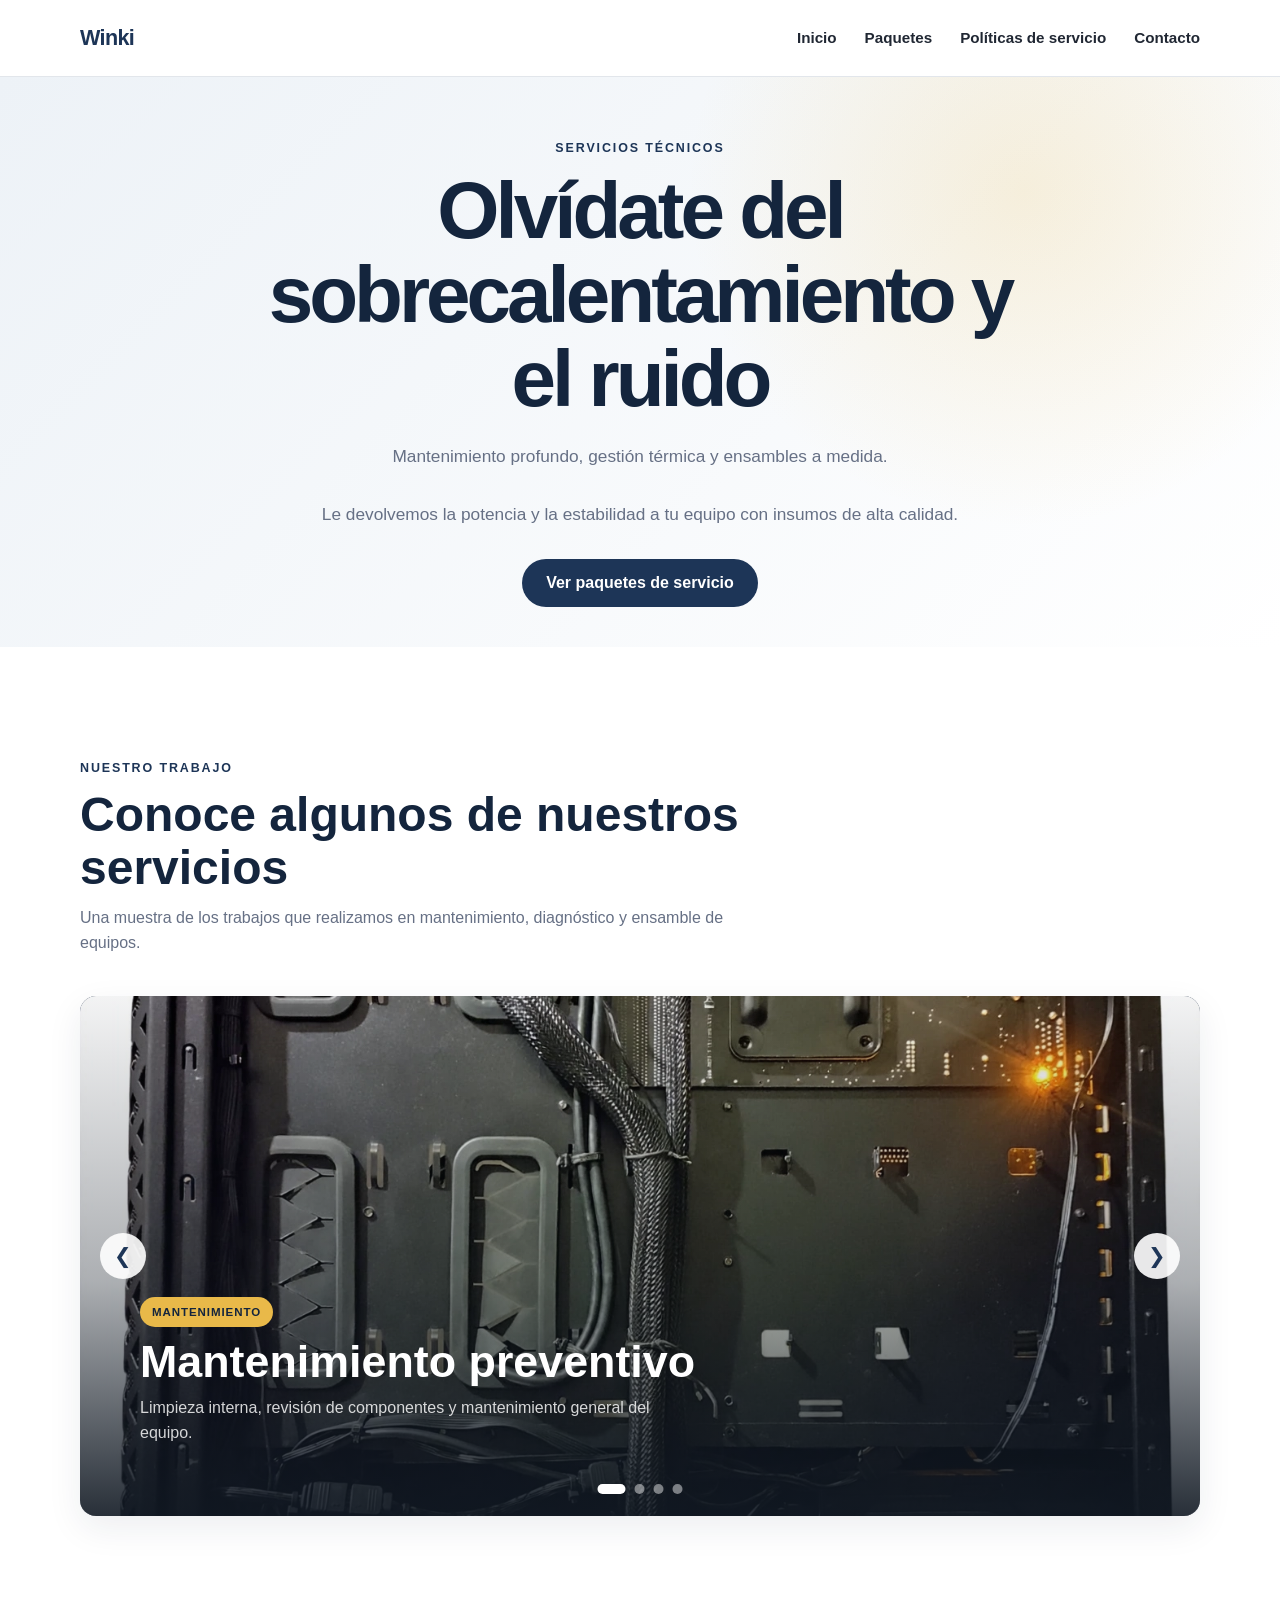
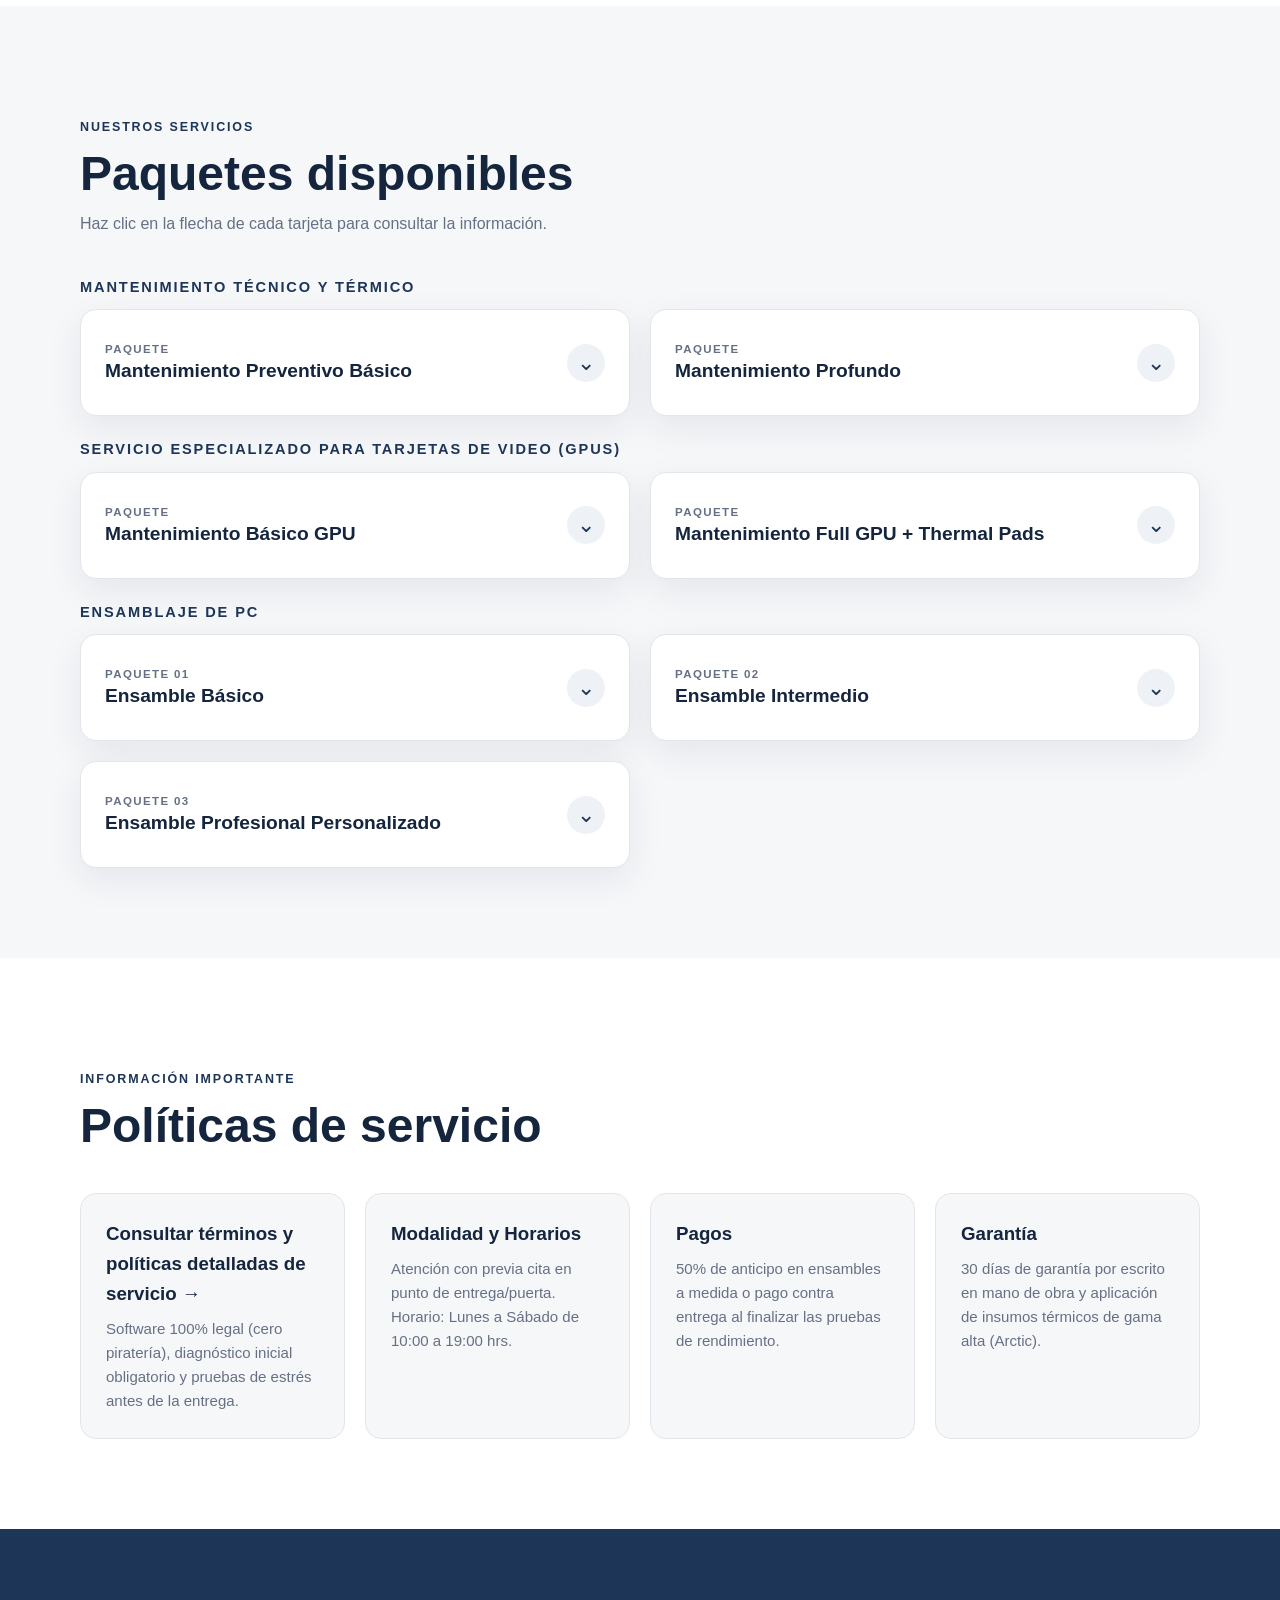
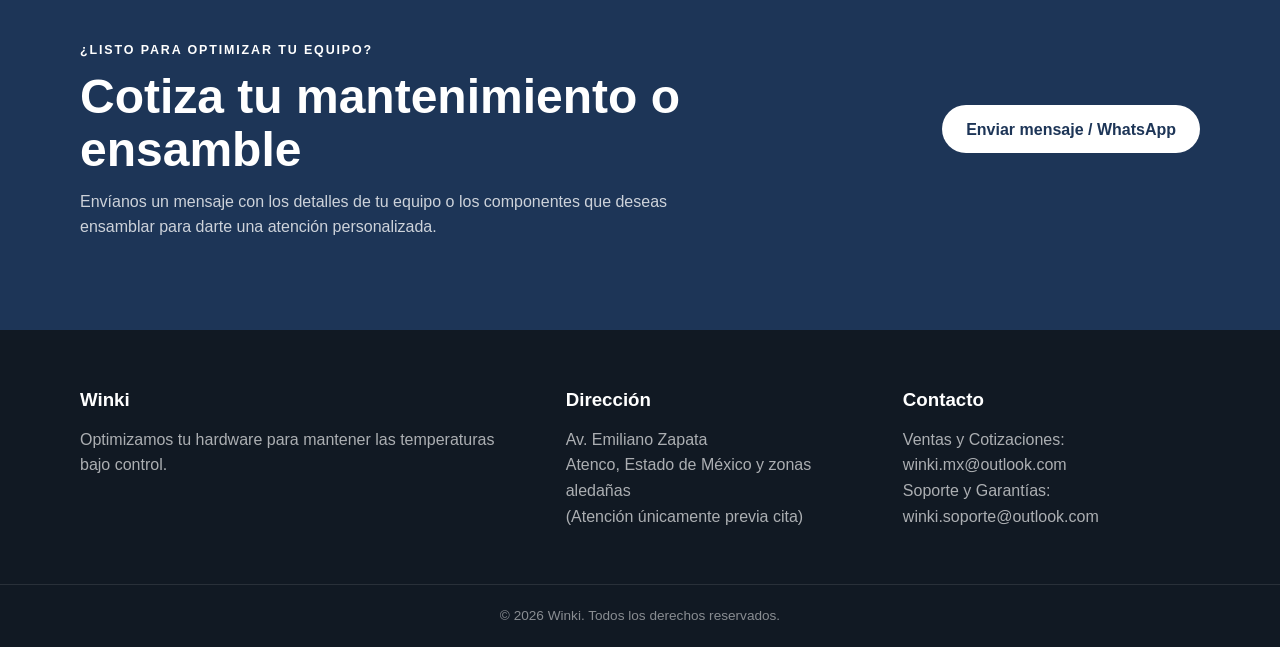
==== index.html @ f875b333 "feat: initial release winki v1.0.0" ====
<!DOCTYPE html>
<html lang="es">

<head>
    <meta charset="UTF-8">
    <meta name="viewport" content="width=device-width, initial-scale=1.0">
    <meta name="description" content="Catálogo de productos y paquetes de Mi Empresa.">
    <title>Winki</title>
    <link rel="stylesheet" href="css/styles.css">
    <link rel="stylesheet" href="css/carousel.css">
</head>

<body>

    <header class="site-header">
        <div class="container header-content">
            <a href="#inicio" class="brand">Winki</a>

            <button class="menu-toggle" type="button" aria-label="Abrir menú" aria-expanded="false">
                ☰
            </button>

            <nav class="main-nav" aria-label="Navegación principal">
                <a href="#inicio">Inicio</a>
                <a href="#paquetes">Paquetes</a>
                <a href="#politicas">Políticas de servicio</a>
                <a href="#contacto">Contacto</a>
            </nav>
        </div>
    </header>

    <main>
        <section id="inicio" class="hero">
            <div class="container hero-content">
                <p class="eyebrow">SERVICIOS TÉCNICOS</p>
                <h1>Olvídate del sobrecalentamiento y el ruido</h1>
                <p class="hero-text">
                    Mantenimiento profundo, gestión térmica y ensambles a medida.
                </p>
                <p class="hero-text">
                    Le devolvemos la potencia y la estabilidad a tu equipo con insumos de alta calidad.

                </p>
                <a class="button" href="#paquetes">Ver paquetes de servicio</a>
            </div>
        </section>

        <section id="galeria" class="carousel-section">
            <div class="container">

                <div class="section-heading">
                    <p class="eyebrow">Nuestro trabajo</p>
                    <h2>Conoce algunos de nuestros servicios</h2>
                    <p>
                        Una muestra de los trabajos que realizamos en mantenimiento,
                        diagnóstico y ensamble de equipos.
                    </p>
                </div>

                <div class="carousel" aria-label="Galería de trabajos">

                    <div class="carousel-track">

                        <article class="carousel-slide active">
                            <img src="img/igm_04.jpg" alt="Mantenimiento preventivo de computadora">

                            <div class="carousel-caption">
                                <span>Mantenimiento</span>
                                <h3>Mantenimiento preventivo</h3>
                                <p>
                                    Limpieza interna, revisión de componentes
                                    y mantenimiento general del equipo.
                                </p>
                            </div>
                        </article>

                        <article class="carousel-slide">
                            <img src="img/igm_01.jpg" alt="Ensamble personalizado de computadora">

                            <div class="carousel-caption">
                                <span>Ensamble</span>
                                <h3>Equipos a medida</h3>
                                <p>
                                    Ensambles personalizados de acuerdo con las
                                    necesidades y presupuesto de cada cliente.
                                </p>
                            </div>
                        </article>

                        <article class="carousel-slide">
                            <img src="img/igm_02.jpg" alt="Limpieza interna de computadora">

                            <div class="carousel-caption">
                                <span>Mantenimiento</span>
                                <h3>Limpieza interna</h3>
                                <p>
                                    Eliminación de polvo y suciedad para ayudar
                                    a mantener una correcta temperatura.
                                </p>
                            </div>
                        </article>

                        <article class="carousel-slide">
                            <img src="img/igm_03.jpg" alt="Diagnóstico y revisión de equipo de cómputo">

                            <div class="carousel-caption">
                                <span>Diagnóstico</span>
                                <h3>Revisión de equipos</h3>
                                <p>
                                    Identificación de problemas de hardware
                                    y recomendaciones de solución.
                                </p>
                            </div>
                        </article>

                    </div>

                    <!-- Flechas -->
                    <button class="carousel-button carousel-button-prev" type="button" aria-label="Imagen anterior">
                        &#10094;
                    </button>

                    <button class="carousel-button carousel-button-next" type="button" aria-label="Imagen siguiente">
                        &#10095;
                    </button>

                    <!-- Indicadores -->
                    <div class="carousel-indicators" aria-label="Seleccionar imagen">
                        <button class="carousel-dot active" type="button" aria-label="Mostrar imagen 1"></button>

                        <button class="carousel-dot" type="button" aria-label="Mostrar imagen 2"></button>

                        <button class="carousel-dot" type="button" aria-label="Mostrar imagen 3"></button>

                        <button class="carousel-dot" type="button" aria-label="Mostrar imagen 4"></button>
                    </div>

                </div>
            </div>
        </section>

        <section id="paquetes" class="catalog section">
            <div class="container">
                <div class="section-heading">
                    <p class="eyebrow">Nuestros servicios</p>
                    <h2>Paquetes disponibles</h2>
                    <p>Haz clic en la flecha de cada tarjeta para consultar la información.</p>
                </div>

                <div class="eyebrow">
                    <h3>Mantenimiento Técnico y Térmico</h3>
                </div>

                <div class="product-grid">
                    <article class="product-card">
                        <button class="product-toggle" type="button" aria-expanded="false">
                            <span>
                                <small>Paquete</small>
                                <strong>Mantenimiento Preventivo Básico</strong>
                            </span>
                            <span class="arrow" aria-hidden="true">⌄</span>
                        </button>
                        <div class="product-info">
                            <div class="product-info-inner">
                                <p>Limpieza general y refresco térmico para PC de escritorio o laptops de uso general.
                                </p>
                                <ul>
                                    <li>Soplado general y limpieza de filtros de polvo</li>
                                    <li>Limpieza superficial de ventiladores y chasis</li>
                                    <li>Cambio de pasta térmica de alta calidad en CPU (procesador)</li>
                                    <li>Pruebas de temperatura iniciales y finales</li>
                                </ul>
                                <p class="price">$350 - $450<span>MXN</span></p>
                            </div>
                        </div>
                    </article>

                    <article class="product-card">
                        <button class="product-toggle" type="button" aria-expanded="false">
                            <span>
                                <small>Paquete</small>
                                <strong>Mantenimiento Profundo</strong>
                            </span>
                            <span class="arrow" aria-hidden="true">⌄</span>
                        </button>
                        <div class="product-info">
                            <div class="product-info-inner">
                                <p>Limpieza a detalle y gestión térmica para PC Gamer, Workstations o Laptops de alto
                                    rendimiento.</p>
                                <ul>
                                    <li>Desarme detallado del gabinete o chasis de la laptop</li>
                                    <li>Limpieza profunda de disipadores, ventiladores y tarjeta madre / RAM</li>
                                    <li>Cambio de pasta térmica de alto rendimiento en CPU (y GPU en laptops gamer)</li>
                                    <li>Recomodado y peinado de cables (cable management) para flujo de aire</li>
                                    <li>Pruebas de estrés (stress test) de estabilidad y temperaturas</li>
                                </ul>
                                <p class="price">$700 - $850<span>MXN</span></p>
                            </div>
                        </div>
                    </article>
                </div>

                <div class="eyebrow">
                    <h3>Servicio Especializado para Tarjetas de Video (GPUs)</h3>
                </div>

                <div class="product-grid">
                    <article class="product-card">
                        <button class="product-toggle" type="button" aria-expanded="false">
                            <span>
                                <small>Paquete</small>
                                <strong>Mantenimiento Básico GPU</strong>
                            </span>
                            <span class="arrow" aria-hidden="true">⌄</span>
                        </button>
                        <div class="product-info">
                            <div class="product-info-inner">
                                <p>Limpieza y reemplazo térmico en el chip principal.</p>
                                <ul>
                                    <li>Desarme y limpieza profunda del disipador y aspas de ventiladores</li>
                                    <li>Remoción de residuos y cambio de pasta térmica de alto rendimiento en el die
                                        principal</li>
                                    <li>Inspección de thermal pads de fábrica (se conservan si están en buen estado)
                                    </li>
                                    <li>Prueba de temperatura en carga de trabajo</li>
                                </ul>
                                <p class="price">$250 - $350<span>MXN</span></p>
                            </div>
                        </div>
                    </article>
                    <article class="product-card">
                        <button class="product-toggle" type="button" aria-expanded="false">
                            <span>
                                <small>Paquete</small>
                                <strong>Mantenimiento Full GPU + Thermal Pads</strong>
                            </span>
                            <span class="arrow" aria-hidden="true">⌄</span>
                        </button>
                        <div class="product-info">
                            <div class="product-info-inner">
                                <p>Renovación térmica integral para tarjetas de video de gama media y alta</p>
                                <ul>
                                    <li>Desarme completo y limpieza profunda del disipador de calor y ventiladores</li>
                                    <li>Cambio de pasta térmica de alto rendimiento en el procesador gráfico</li>
                                    <li>Reemplazo completo de Thermal Pads nuevos (medidos a escala exacta en grosor
                                        para VRAM y MOSFETs)</li>
                                    <li>Pruebas de estrés (stress test) y monitoreo de hotspot/VRAM pre y post servicio
                                    </li>
                                </ul>
                                <p class="price">$500 - $650<span>MXN</span></p>
                            </div>
                        </div>
                </div>

                <div class="eyebrow">
                    <h3>Ensamblaje de PC</h3>
                </div>

                <div class="product-grid">
                    <article class="product-card">
                        <button class="product-toggle" type="button" aria-expanded="false">
                            <span>
                                <small>Paquete 01</small>
                                <strong>Ensamble Básico</strong>
                            </span>
                            <span class="arrow" aria-hidden="true">⌄</span>
                        </button>
                        <div class="product-info">
                            <div class="product-info-inner">
                                <p>El cliente entrega las piezas y se lleva el equipo listo para instalar SO.</p>
                                <ul>
                                    <li>Armado físico completo de componentes</li>
                                    <li>Peinado de cables (cable management) estándar</li>
                                    <li>Prueba de encendido / POST</li>
                                </ul>
                                <p class="price">$350 <span>MXN</span></p>
                            </div>
                        </div>
                    </article>

                    <article class="product-card">
                        <button class="product-toggle" type="button" aria-expanded="false">
                            <span>
                                <small>Paquete 02</small>
                                <strong>Ensamble Intermedio</strong>
                            </span>
                            <span class="arrow" aria-hidden="true">⌄</span>
                        </button>
                        <div class="product-info">
                            <div class="product-info-inner">
                                <p>Ensamble físico completo + Instalación de Sistema Operativo.</p>
                                <ul>
                                    <li>Armado físico completo de componentes</li>
                                    <li>Montaje de enfriamiento líquido (AIO) o controladoras ARGB</li>
                                    <li>Instalación limpia de Windows (versión de prueba) / Linux</li>
                                    <li>Instalación y actualización de drivers oficiales</li>
                                    <li>Actualización y configuración de BIOS</li>
                                    <li>Prueba de encendido y estabilidad</li>
                                </ul>
                                <p class="price">$550 <span>MXN</span></p>
                            </div>
                        </div>
                    </article>

                    <article class="product-card">
                        <button class="product-toggle" type="button" aria-expanded="false">
                            <span>
                                <small>Paquete 03</small>
                                <strong>Ensamble Profesional Personalizado</strong>
                            </span>
                            <span class="arrow" aria-hidden="true">⌄</span>
                        </button>
                        <div class="product-info">
                            <div class="product-info-inner">
                                <p>Asesoría completa + Ensamble + Sistema Operativo + Pruebas.</p>
                                <ul>
                                    <li>Asesoría previa en selección de piezas (compatibilidad y presupuesto)</li>
                                    <li>Armado físico completo de componentes</li>
                                    <li>Gestión de cables (cable management) avanzada</li>
                                    <li>Instalación limpia de Windows (versión de prueba) / Linux</li>
                                    <li>Instalación y actualización de drivers oficiales</li>
                                    <li>Actualización y configuración de BIOS</li>
                                    <li>Pruebas de estrés (stress test) de rendimiento y temperaturas</li>
                                </ul>
                                <p class="price">$800<span>MXN</span></p>
                            </div>
                        </div>
                    </article>
                </div>

            </div>
        </section>

        <section id="politicas" class="policies section">
            <div class="container">
                <div class="section-heading">
                    <p class="eyebrow">Información importante</p>
                    <h2>Políticas de servicio</h2>
                </div>

                <div class="policy-grid">
                    <div class="policy-item">
                            <a href="politicas.html" class="policy-link"><h3>Consultar términos y políticas detalladas de servicio →</h3></a>
                            <p>Software 100% legal (cero piratería), diagnóstico inicial obligatorio y pruebas de estrés
                                antes de la entrega.</p>
                    </div>
                    <div class="policy-item">
                        <h3>Modalidad y Horarios</h3>
                        <p>Atención con previa cita en punto de entrega/puerta. Horario: Lunes a Sábado de 10:00 a 19:00
                            hrs.</p>
                    </div>
                    <div class="policy-item">
                        <h3>Pagos</h3>
                        <p>50% de anticipo en ensambles a medida o pago contra entrega al finalizar las pruebas de
                            rendimiento.</p>
                    </div>
                    <div class="policy-item">
                        <h3>Garantía</h3>
                        <p>30 días de garantía por escrito en mano de obra y aplicación de insumos térmicos de gama alta
                            (Arctic).</p>
                    </div>

                </div>
            </div>
        </section>

        <section id="contacto" class="contact section">
            <div class="container contact-content">
                <div>
                    <p class="eyebrow">¿LISTO PARA OPTIMIZAR TU EQUIPO?</p>
                    <h2>Cotiza tu mantenimiento o ensamble</h2>
                    <p>
                        Envíanos un mensaje con los detalles de tu equipo o los componentes que deseas ensamblar para
                        darte una atención personalizada.
                    </p>
                </div>
                <a class="button button-light"
                    href="https://wa.me/525657141204?text=Hola%20Winki,%20me%20gustar%C3%ADa%20cotizar%20un%20servicio%20para%20mi%20equipo.">
                    Enviar mensaje / WhatsApp
                </a>
            </div>
        </section>
    </main>

    <footer class="site-footer">
        <div class="container footer-grid">
            <div>
                <h3>Winki</h3>
                <p>Optimizamos tu hardware para mantener las temperaturas bajo control.</p>
            </div>

            <div>
                <h3>Dirección</h3>
                <p>Av. Emiliano Zapata<br>Atenco, Estado de México y zonas aledañas</p>
                <p>(Atención únicamente previa cita)</p>
            </div>

            <div>
                <h3>Contacto</h3>
                <p>
                    <span>Ventas y Cotizaciones:</span>
                    <a href="mailto:winki.mx@outlook.com">winki.mx@outlook.com</a><br>

                    <span>Soporte y Garantías:</span>
                    <a href="mailto:winki.soporte@outlook.com">winki.soporte@outlook.com</a><br>

                </p>
            </div>
        </div>

        <div class="footer-bottom">
            <div class="container">
                <p>© 2026 Winki. Todos los derechos reservados.</p>
            </div>
        </div>
    </footer>

    <script src="js/script.js"></script>
    <script src="js/carousel.js"></script>

</body>

</html>
---- css/styles.css ----
/* ==============================
   ESTILOS GENERALES
   ============================== */

:root {
    --primary: #1d3557;
    --primary-dark: #14253d;
    --accent: #e9b949;
    --background: #f6f7f9;
    --surface: #ffffff;
    --text: #202733;
    --muted: #667085;
    --border: #e2e6eb;
    --shadow: 0 12px 35px rgba(20, 37, 61, 0.08);
    --radius: 16px;
    --container: 1120px;
}

* {
    box-sizing: border-box;
    margin: 0;
    padding: 0;
}

html {
    scroll-behavior: smooth;
}

body {
    font-family: Arial, Helvetica, sans-serif;
    color: var(--text);
    background: var(--background);
    line-height: 1.6;
}

a {
    color: inherit;
    text-decoration: none;
}

.container {
    width: min(92%, var(--container));
    margin-inline: auto;
}

.section {
    padding: 90px 0;
}

/* ==============================
   CABECERA Y NAVEGACIÓN
   ============================== */

.site-header {
    position: sticky;
    top: 0;
    z-index: 1000;
    background: rgba(255, 255, 255, 0.96);
    border-bottom: 1px solid var(--border);
    backdrop-filter: blur(10px);
}

.header-content {
    min-height: 76px;
    display: flex;
    align-items: center;
    justify-content: space-between;
    gap: 30px;
}

.brand {
    color: var(--primary);
    font-size: 1.35rem;
    font-weight: 800;
    letter-spacing: -0.03em;
}

.main-nav {
    display: flex;
    align-items: center;
    gap: 28px;
}

.main-nav a {
    color: var(--text);
    font-size: 0.95rem;
    font-weight: 600;
    transition: color 0.2s ease;
}

.main-nav a:hover {
    color: var(--primary);
}

.menu-toggle {
    display: none;
    border: 0;
    background: transparent;
    color: var(--primary);
    font-size: 1.5rem;
    cursor: pointer;
}

/* ==============================
   HERO
   ============================== */

.hero {
    min-height: 570px;
    display: grid;
    place-items: center;
    background:
        radial-gradient(circle at 80% 20%, rgba(233, 185, 73, 0.18), transparent 30%),
        linear-gradient(135deg, #edf2f7, #ffffff);
}

.hero-content {
    max-width: 820px;
    text-align: center;
}

.eyebrow {
    margin-bottom: 10px;
    color: var(--primary);
    font-size: 0.78rem;
    font-weight: 800;
    letter-spacing: 0.15em;
    text-transform: uppercase;
    margin-top: 22px;
}

.hero h1 {
    max-width: 780px;
    margin: 0 auto 22px;
    color: var(--primary-dark);
    font-size: clamp(2.5rem, 7vw, 5rem);
    line-height: 1.05;
    letter-spacing: -0.05em;
}

.hero-text {
    max-width: 650px;
    margin: 0 auto 30px;
    color: var(--muted);
    font-size: 1.08rem;
}

.button {
    display: inline-flex;
    align-items: center;
    justify-content: center;
    min-height: 48px;
    padding: 0 24px;
    border-radius: 999px;
    background: var(--primary);
    color: #fff;
    font-weight: 700;
    transition: transform 0.2s ease, background 0.2s ease;
}

.button:hover {
    background: var(--primary-dark);
    transform: translateY(-2px);
}

/* ==============================
   CATÁLOGO
   ============================== */

.section-heading {
    max-width: 700px;
    margin-bottom: 40px;
}

.section-heading h2 {
    margin-bottom: 10px;
    color: var(--primary-dark);
    font-size: clamp(2rem, 5vw, 3rem);
    line-height: 1.1;
}

.section-heading > p:last-child {
    color: var(--muted);
}

.product-grid {
    display: grid;
    grid-template-columns: repeat(2, minmax(0, 1fr));
    gap: 20px;
}

.product-card {
    overflow: hidden;
    background: var(--surface);
    border: 1px solid var(--border);
    border-radius: var(--radius);
    box-shadow: var(--shadow);
}

.product-toggle {
    width: 100%;
    min-height: 105px;
    padding: 22px 24px;
    display: flex;
    align-items: center;
    justify-content: space-between;
    gap: 20px;
    border: 0;
    background: transparent;
    color: var(--text);
    text-align: left;
    cursor: pointer;
}

.product-toggle:hover {
    background: #fafbfc;
}

.product-toggle small {
    display: block;
    margin-bottom: 5px;
    color: var(--muted);
    font-size: 0.72rem;
    font-weight: 800;
    letter-spacing: 0.12em;
    text-transform: uppercase;
}

.product-toggle strong {
    display: block;
    color: var(--primary-dark);
    font-size: 1.2rem;
}

.arrow {
    flex: 0 0 auto;
    width: 38px;
    height: 38px;
    display: grid;
    place-items: center;
    border-radius: 50%;
    background: #eef2f6;
    color: var(--primary);
    font-size: 1.35rem;
    transition: transform 0.3s ease, background 0.2s ease;
}

.product-card.active .arrow {
    transform: rotate(180deg);
    background: var(--primary);
    color: #fff;
}

.product-info {
    display: grid;
    grid-template-rows: 0fr;
    transition: grid-template-rows 0.35s ease;
}

.product-card.active .product-info {
    grid-template-rows: 1fr;
}

.product-info-inner {
    min-height: 0;
    overflow: hidden;
    padding: 0 24px;
    color: var(--muted);
}

.product-card.active .product-info-inner {
    padding-bottom: 24px;
}

.product-info p {
    margin-bottom: 14px;
}

.product-info ul {
    margin: 0 0 18px 20px;
}

.product-info li {
    margin-bottom: 5px;
}

.price {
    color: var(--primary-dark);
    font-size: 1.4rem;
    font-weight: 800;
}

.price span {
    font-size: 0.75rem;
    color: var(--muted);
}

/* ==============================
   POLÍTICAS
   ============================== */

.policies {
    background: #fff;
}

.policy-grid {
    display: grid;
    grid-template-columns: repeat(4, 1fr);
    gap: 20px;
}

.policy-grid-2{
    display: grid;
    grid-template-columns: repeat(2, 1fr);
    gap: 20px;
}

.policy-item {
    padding: 25px;
    border: 1px solid var(--border);
    border-radius: var(--radius);
    background: var(--background);
}
.policy-link :hover{
    color: #c30000;
    transition: 0.2s;
    
}

.policy-item h3 {
    margin-bottom: 8px;
    color: var(--primary-dark);
}

.policy-item p {
    color: var(--muted);
    font-size: 0.94rem;
}

/* ==============================
   CONTACTO
   ============================== */

.contact {
    background: var(--primary);
    color: #fff;
}

.contact-content {
    display: flex;
    align-items: center;
    justify-content: space-between;
    gap: 40px;
}

.contact .eyebrow,
.contact h2 {
    color: #fff;
}

.contact h2 {
    margin-bottom: 12px;
    font-size: clamp(2rem, 5vw, 3rem);
    line-height: 1.1;
}

.contact-content > div > p:last-child {
    max-width: 650px;
    color: rgba(255, 255, 255, 0.78);
}

.button-light {
    flex-shrink: 0;
    background: #fff;
    color: var(--primary);
}

.button-light:hover {
    background: #f2f4f7;
}

/* ==============================
   FOOTER
   ============================== */

.site-footer {
    background: #111923;
    color: #fff;
}

.footer-grid {
    padding: 55px 0;
    display: grid;
    grid-template-columns: 1.5fr 1fr 1fr;
    gap: 40px;
}

.footer-grid h3 {
    margin-bottom: 12px;
}

.footer-grid p {
    color: rgba(255, 255, 255, 0.65);
}

.footer-grid a:hover {
    color: #fff;
}

.footer-bottom {
    border-top: 1px solid rgba(255, 255, 255, 0.1);
}

.footer-bottom p {
    padding: 20px 0;
    color: rgba(255, 255, 255, 0.5);
    font-size: 0.85rem;
    text-align: center;
}

/* ==============================
   RESPONSIVE
   ============================== */

@media (max-width: 800px) {
    .menu-toggle {
        display: block;
    }

    .main-nav {
        position: absolute;
        top: 76px;
        left: 0;
        width: 100%;
        display: none;
        padding: 20px 4%;
        flex-direction: column;
        align-items: flex-start;
        gap: 16px;
        background: #fff;
        border-bottom: 1px solid var(--border);
        box-shadow: var(--shadow);
    }

    .main-nav.open {
        display: flex;
    }

    .product-grid,
    .policy-grid {
        grid-template-columns: 1fr;
    }

    .contact-content {
        align-items: flex-start;
        flex-direction: column;
    }

    .footer-grid {
        grid-template-columns: 1fr;
        gap: 28px;
    }
}

@media (max-width: 520px) {
    .section {
        padding: 65px 0;
    }

    .hero {
        min-height: 500px;
    }

    .product-toggle {
        padding: 18px;
    }

    .product-info-inner {
        padding-inline: 18px;
    }

    .product-card.active .product-info-inner {
        padding-bottom: 18px;
    }
}
---- css/carousel.css ----
/* ==============================
   CARRUSEL
   ============================== */

.carousel-section {
    padding: 90px 0;
    background: #ffffff;
}

.carousel {
    position: relative;
    overflow: hidden;
    min-height: 520px;
    border-radius: var(--radius);
    background: var(--primary-dark);
    box-shadow: var(--shadow);
}

.carousel-track {
    position: relative;
    width: 100%;
    height: 520px;
}

.carousel-slide {
    position: absolute;
    inset: 0;

    opacity: 0;
    visibility: hidden;

    transition:
        opacity 0.5s ease,
        visibility 0.5s ease;
}

.carousel-slide.active {
    opacity: 1;
    visibility: visible;
}

.carousel-slide img {
    width: 100%;
    height: 100%;
    display: block;

    object-fit: cover;
}

/* Capa oscura sobre la imagen */

.carousel-slide::after {
    content: "";

    position: absolute;
    inset: 0;

    background:
        linear-gradient(
            to top,
            rgba(17, 25, 35, 0.9) 0%,
            rgba(17, 25, 35, 0.35) 45%,
            rgba(17, 25, 35, 0.05) 100%
        );
}

/* Información de la imagen */

.carousel-caption {
    position: absolute;
    z-index: 2;

    left: 60px;
    right: 60px;
    bottom: 70px;

    max-width: 600px;

    color: #ffffff;
}

.carousel-caption span {
    display: inline-block;

    margin-bottom: 10px;
    padding: 6px 12px;

    border-radius: 999px;

    background: var(--accent);
    color: var(--primary-dark);

    font-size: 0.72rem;
    font-weight: 800;

    letter-spacing: 0.08em;
    text-transform: uppercase;
}

.carousel-caption h3 {
    margin-bottom: 8px;

    font-size: clamp(1.8rem, 4vw, 2.8rem);
    line-height: 1.1;
}

.carousel-caption p {
    max-width: 540px;

    color: rgba(255, 255, 255, 0.82);
    font-size: 1rem;
}

/* ==============================
   BOTONES DEL CARRUSEL
   ============================== */

.carousel-button {
    position: absolute;
    z-index: 5;

    top: 50%;
    transform: translateY(-50%);

    width: 46px;
    height: 46px;

    display: grid;
    place-items: center;

    border: 0;
    border-radius: 50%;

    background: rgba(255, 255, 255, 0.9);
    color: var(--primary);

    font-size: 1.3rem;

    cursor: pointer;

    transition:
        background 0.2s ease,
        transform 0.2s ease;
}

.carousel-button:hover {
    background: #ffffff;
}

.carousel-button-prev {
    left: 20px;
}

.carousel-button-next {
    right: 20px;
}

.carousel-button:active {
    transform: translateY(-50%) scale(0.94);
}

/* ==============================
   INDICADORES
   ============================== */

.carousel-indicators {
    position: absolute;
    z-index: 5;

    left: 50%;
    bottom: 22px;

    transform: translateX(-50%);

    display: flex;
    gap: 9px;
}

.carousel-dot {
    width: 10px;
    height: 10px;

    padding: 0;

    border: 0;
    border-radius: 50%;

    background: rgba(255, 255, 255, 0.45);

    cursor: pointer;

    transition:
        width 0.25s ease,
        background 0.25s ease;
}

.carousel-dot.active {
    width: 28px;
    border-radius: 999px;
    background: #ffffff;
}

/* ==============================
   RESPONSIVE DEL CARRUSEL
   ============================== */

@media (max-width: 800px) {

    .carousel-section {
        padding: 65px 0;
    }

    .carousel,
    .carousel-track {
        min-height: 480px;
        height: 480px;
    }

    .carousel-caption {
        left: 30px;
        right: 30px;
        bottom: 65px;
    }

    .carousel-caption h3 {
        font-size: 1.8rem;
    }

    .carousel-button {
        width: 40px;
        height: 40px;
    }

    .carousel-button-prev {
        left: 12px;
    }

    .carousel-button-next {
        right: 12px;
    }
}

@media (max-width: 520px) {

    .carousel,
    .carousel-track {
        min-height: 430px;
        height: 430px;
    }

    .carousel-caption {
        left: 20px;
        right: 20px;
        bottom: 60px;
    }

    .carousel-caption span {
        font-size: 0.65rem;
    }

    .carousel-caption h3 {
        font-size: 1.5rem;
    }

    .carousel-caption p {
        font-size: 0.88rem;
    }

    .carousel-button {
        width: 36px;
        height: 36px;

        font-size: 1rem;
    }

    .carousel-button-prev {
        left: 10px;
    }

    .carousel-button-next {
        right: 10px;
    }
}
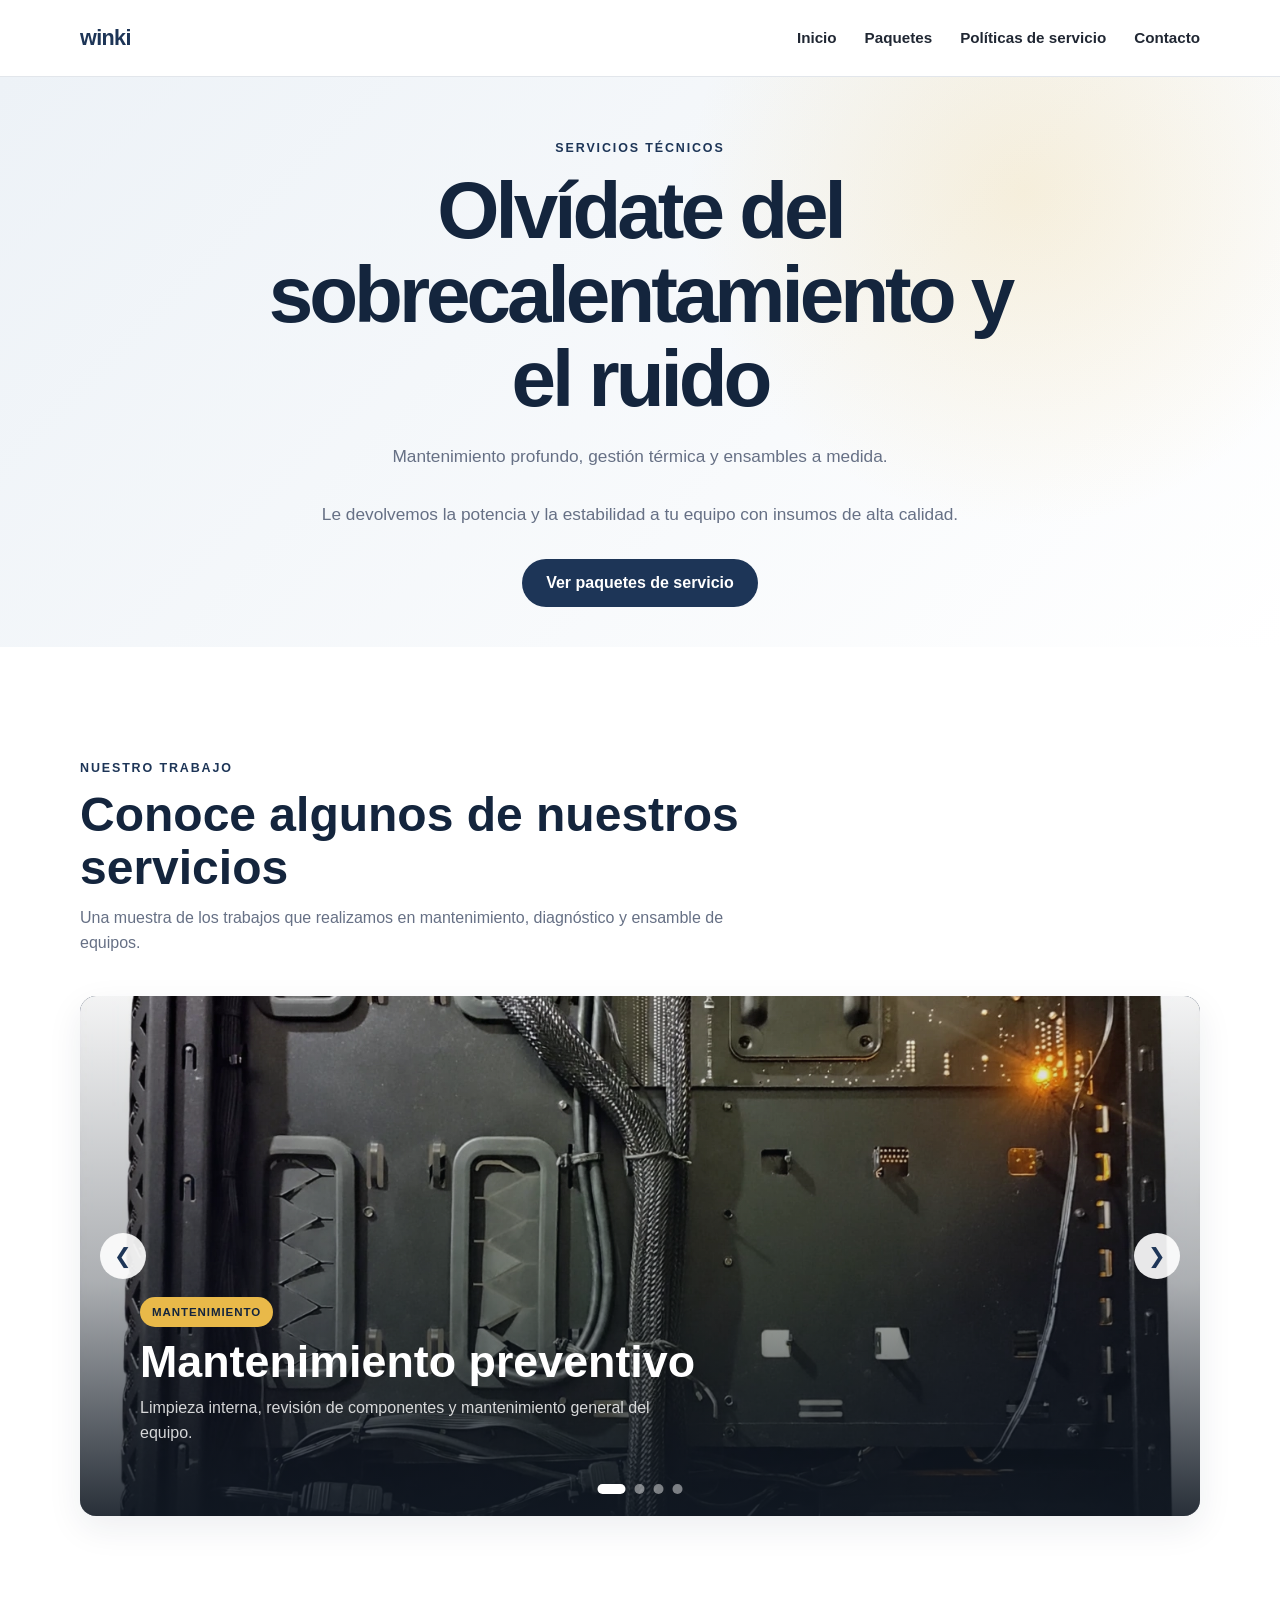
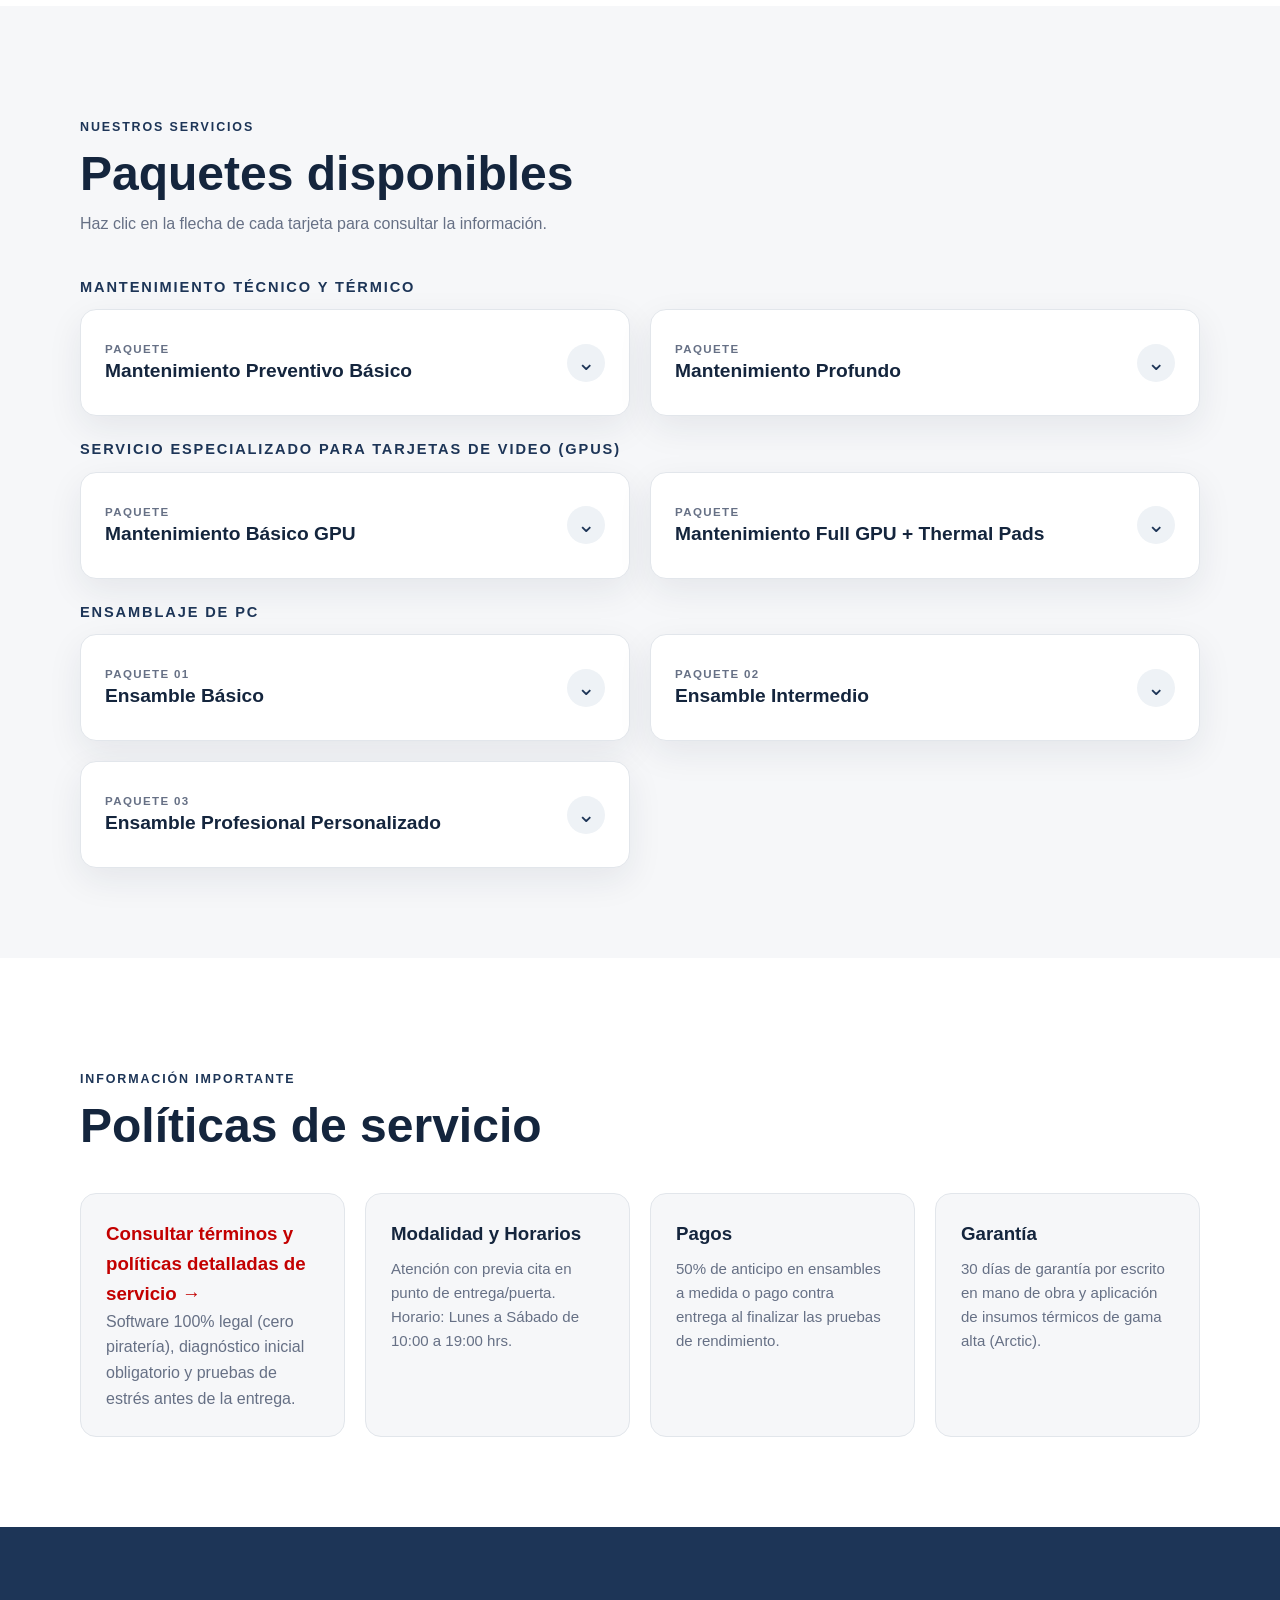
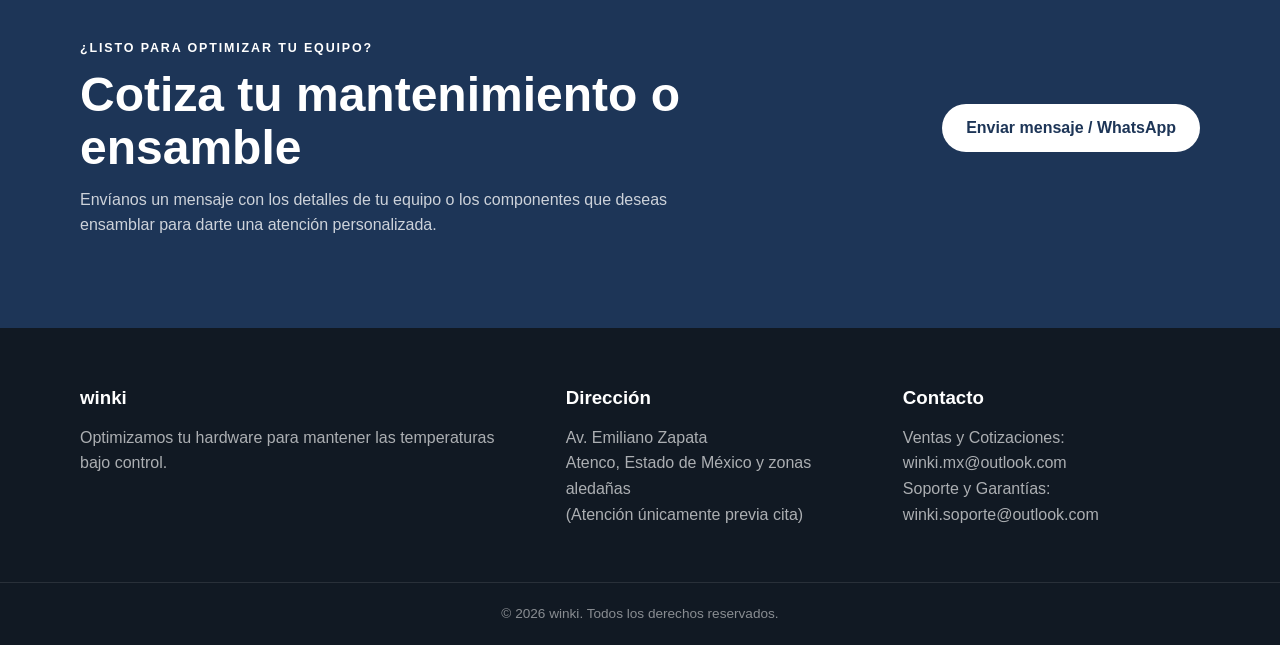
==== commit b64eb90b: "feat(ui): actualizacion de branding, paquetes y politicas de servicio" ====
--- a/index.html
+++ b/index.html
@@ -5,7 +5,7 @@
     <meta charset="UTF-8">
     <meta name="viewport" content="width=device-width, initial-scale=1.0">
     <meta name="description" content="Catálogo de productos y paquetes de Mi Empresa.">
-    <title>Winki</title>
+    <title>winki</title>
     <link rel="stylesheet" href="css/styles.css">
     <link rel="stylesheet" href="css/carousel.css">
 </head>
@@ -14,7 +14,7 @@
 
     <header class="site-header">
         <div class="container header-content">
-            <a href="#inicio" class="brand">Winki</a>
+            <a href="#inicio" class="brand">winki</a>
 
             <button class="menu-toggle" type="button" aria-label="Abrir menú" aria-expanded="false">
                 ☰
@@ -170,7 +170,7 @@
                                     <li>Cambio de pasta térmica de alta calidad en CPU (procesador)</li>
                                     <li>Pruebas de temperatura iniciales y finales</li>
                                 </ul>
-                                <p class="price">$350 - $450<span>MXN</span></p>
+                                <p class="price">$380<span>MXN</span></p>
                             </div>
                         </div>
                     </article>
@@ -194,7 +194,9 @@
                                     <li>Recomodado y peinado de cables (cable management) para flujo de aire</li>
                                     <li>Pruebas de estrés (stress test) de estabilidad y temperaturas</li>
                                 </ul>
-                                <p class="price">$700 - $850<span>MXN</span></p>
+                                <p class="price"><span>DESDE </span>$850<span>MXN</span></p>
+                                <p>Revisión de thermal pads / masilla térmica. Reemplazo cotizado aparte según estado y
+                                    modelo.</p>
                             </div>
                         </div>
                     </article>
@@ -224,7 +226,7 @@
                                     </li>
                                     <li>Prueba de temperatura en carga de trabajo</li>
                                 </ul>
-                                <p class="price">$250 - $350<span>MXN</span></p>
+                                <p class="price">$350<span>MXN</span></p>
                             </div>
                         </div>
                     </article>
@@ -247,7 +249,8 @@
                                     <li>Pruebas de estrés (stress test) y monitoreo de hotspot/VRAM pre y post servicio
                                     </li>
                                 </ul>
-                                <p class="price">$500 - $650<span>MXN</span></p>
+                                <p class="price"><span>DESDE </span>$650<span>MXN</span></p>
+                                <p>Reemplazo de thermal pads cotizado aparte según el modelo.</p>
                             </div>
                         </div>
                 </div>
@@ -273,7 +276,7 @@
                                     <li>Peinado de cables (cable management) estándar</li>
                                     <li>Prueba de encendido / POST</li>
                                 </ul>
-                                <p class="price">$350 <span>MXN</span></p>
+                                <p class="price">$350<span>MXN</span></p>
                             </div>
                         </div>
                     </article>
@@ -297,7 +300,7 @@
                                     <li>Actualización y configuración de BIOS</li>
                                     <li>Prueba de encendido y estabilidad</li>
                                 </ul>
-                                <p class="price">$550 <span>MXN</span></p>
+                                <p class="price">$550<span>MXN</span></p>
                             </div>
                         </div>
                     </article>
@@ -339,10 +342,12 @@
                 </div>
 
                 <div class="policy-grid">
-                    <div class="policy-item">
-                            <a href="politicas.html" class="policy-link"><h3>Consultar términos y políticas detalladas de servicio →</h3></a>
-                            <p>Software 100% legal (cero piratería), diagnóstico inicial obligatorio y pruebas de estrés
-                                antes de la entrega.</p>
+                    <div class="policy-item-2">
+                        <a href="politicas.html" class="policy-link">
+                            <h3>Consultar términos y políticas detalladas de servicio →</h3>
+                        </a>
+                        <p>Software 100% legal (cero piratería), diagnóstico inicial obligatorio y pruebas de estrés
+                            antes de la entrega.</p>
                     </div>
                     <div class="policy-item">
                         <h3>Modalidad y Horarios</h3>
@@ -375,7 +380,7 @@
                     </p>
                 </div>
                 <a class="button button-light"
-                    href="https://wa.me/525657141204?text=Hola%20Winki,%20me%20gustar%C3%ADa%20cotizar%20un%20servicio%20para%20mi%20equipo.">
+                    href="https://wa.me/525657141204?text=Hola%20,%20me%20gustar%C3%ADa%20cotizar%20un%20servicio%20para%20mi%20equipo.">
                     Enviar mensaje / WhatsApp
                 </a>
             </div>
@@ -385,7 +390,7 @@
     <footer class="site-footer">
         <div class="container footer-grid">
             <div>
-                <h3>Winki</h3>
+                <h3>winki</h3>
                 <p>Optimizamos tu hardware para mantener las temperaturas bajo control.</p>
             </div>
 
@@ -410,7 +415,7 @@
 
         <div class="footer-bottom">
             <div class="container">
-                <p>© 2026 Winki. Todos los derechos reservados.</p>
+                <p>© 2026 winki. Todos los derechos reservados.</p>
             </div>
         </div>
     </footer>
--- a/css/styles.css
+++ b/css/styles.css
@@ -315,11 +315,18 @@
     gap: 20px;
 }
 
-.policy-item {
+.policy-item,
+.policy-item-2 {
     padding: 25px;
     border: 1px solid var(--border);
     border-radius: var(--radius);
     background: var(--background);
+}
+.policy-item-2{
+    color: #c30000; ;
+}
+.policy-item-2 p{
+    color: var(--muted);
 }
 .policy-link :hover{
     color: #c30000;
@@ -447,7 +454,8 @@
     }
 
     .product-grid,
-    .policy-grid {
+    .policy-grid,
+    .policy-grid-2 {
         grid-template-columns: 1fr;
     }
 
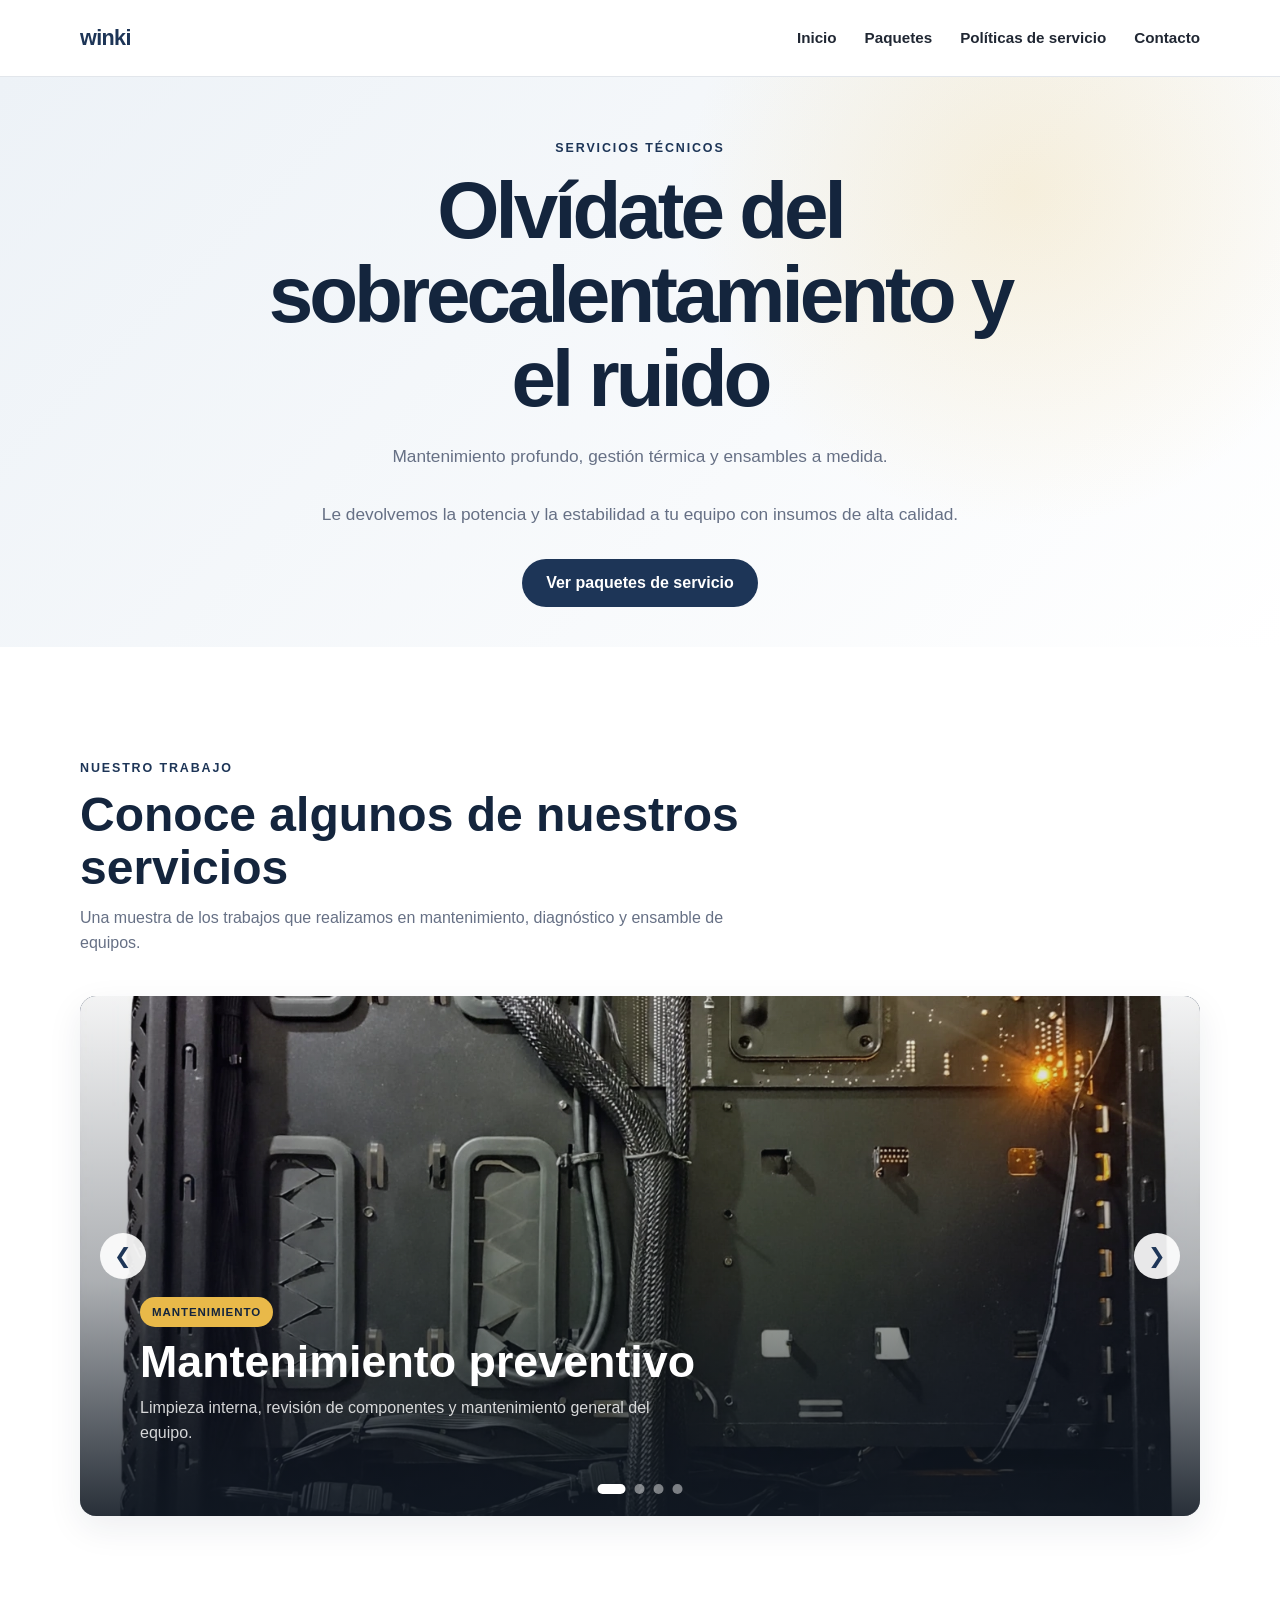
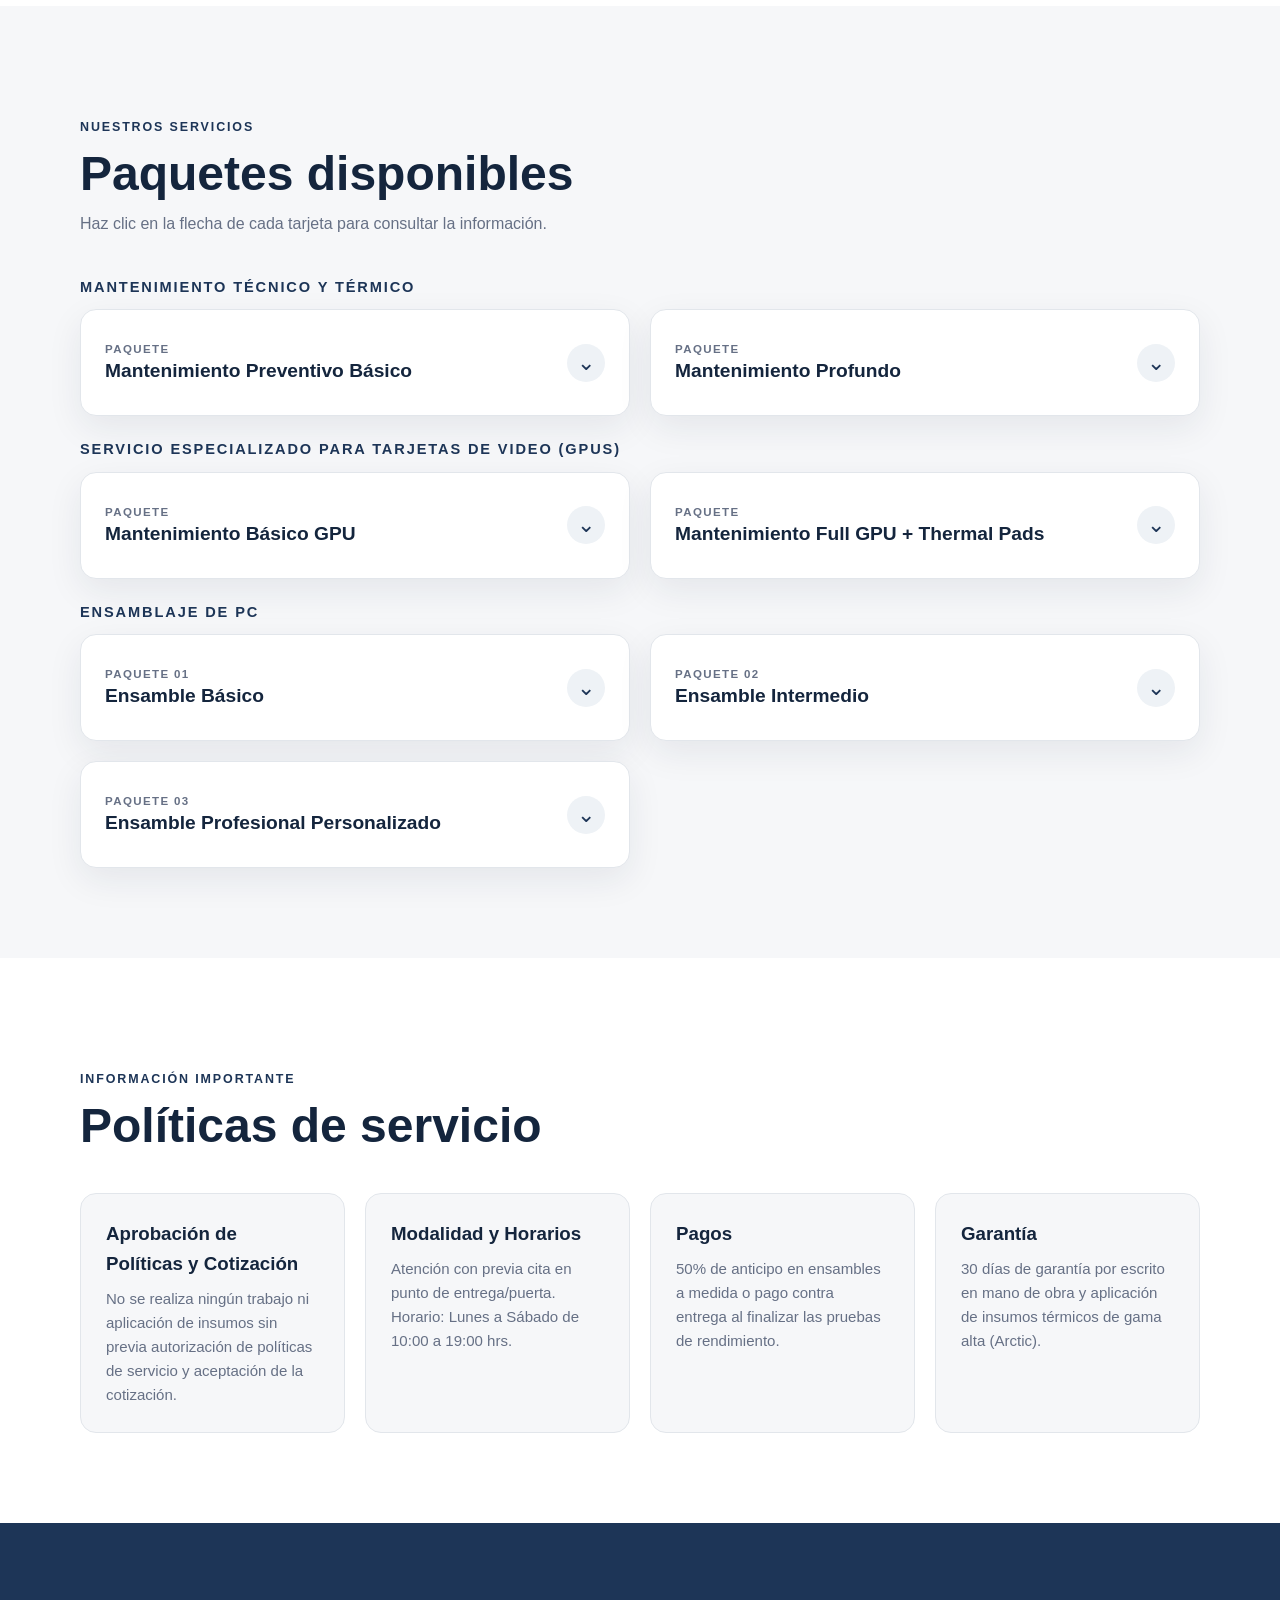
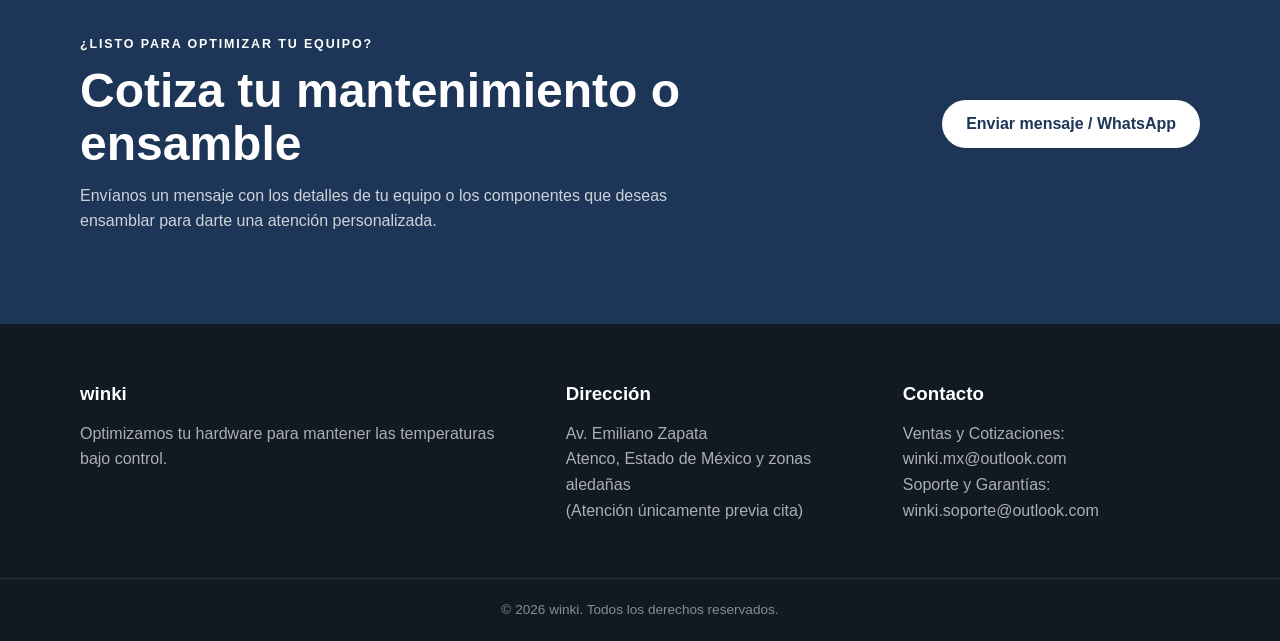
==== commit dea3f207: "Eliminacion de politicas.html y actualizacion de tarjeta de cotizacion" ====
--- a/index.html
+++ b/index.html
@@ -4,10 +4,12 @@
 <head>
     <meta charset="UTF-8">
     <meta name="viewport" content="width=device-width, initial-scale=1.0">
-    <meta name="description" content="Catálogo de productos y paquetes de Mi Empresa.">
+    <meta name="description"
+        content="Servicios de mantenimiento térmico, limpieza profunda y ensamble de PC en Atenco y zonas aledañas.">
     <title>winki</title>
     <link rel="stylesheet" href="css/styles.css">
     <link rel="stylesheet" href="css/carousel.css">
+    <link rel="icon" type="image/png" href="img/icon/winki.png">
 </head>
 
 <body>
@@ -191,7 +193,7 @@
                                     <li>Desarme detallado del gabinete o chasis de la laptop</li>
                                     <li>Limpieza profunda de disipadores, ventiladores y tarjeta madre / RAM</li>
                                     <li>Cambio de pasta térmica de alto rendimiento en CPU (y GPU en laptops gamer)</li>
-                                    <li>Recomodado y peinado de cables (cable management) para flujo de aire</li>
+                                    <li>Reacomodado y peinado de cables (cable management) para flujo de aire</li>
                                     <li>Pruebas de estrés (stress test) de estabilidad y temperaturas</li>
                                 </ul>
                                 <p class="price"><span>DESDE </span>$850<span>MXN</span></p>
@@ -253,6 +255,7 @@
                                 <p>Reemplazo de thermal pads cotizado aparte según el modelo.</p>
                             </div>
                         </div>
+                    </article>
                 </div>
 
                 <div class="eyebrow">
@@ -342,12 +345,9 @@
                 </div>
 
                 <div class="policy-grid">
-                    <div class="policy-item-2">
-                        <a href="politicas.html" class="policy-link">
-                            <h3>Consultar términos y políticas detalladas de servicio →</h3>
-                        </a>
-                        <p>Software 100% legal (cero piratería), diagnóstico inicial obligatorio y pruebas de estrés
-                            antes de la entrega.</p>
+                    <div class="policy-item">
+                        <h3>Aprobación de Políticas y Cotización</h3>
+                        <p>No se realiza ningún trabajo ni aplicación de insumos sin previa autorización de políticas de servicio y aceptación de la cotización.</p>
                     </div>
                     <div class="policy-item">
                         <h3>Modalidad y Horarios</h3>
--- a/css/styles.css
+++ b/css/styles.css
@@ -309,29 +309,11 @@
     gap: 20px;
 }
 
-.policy-grid-2{
-    display: grid;
-    grid-template-columns: repeat(2, 1fr);
-    gap: 20px;
-}
-
-.policy-item,
-.policy-item-2 {
+.policy-item {
     padding: 25px;
     border: 1px solid var(--border);
     border-radius: var(--radius);
     background: var(--background);
-}
-.policy-item-2{
-    color: #c30000; ;
-}
-.policy-item-2 p{
-    color: var(--muted);
-}
-.policy-link :hover{
-    color: #c30000;
-    transition: 0.2s;
-    
 }
 
 .policy-item h3 {
